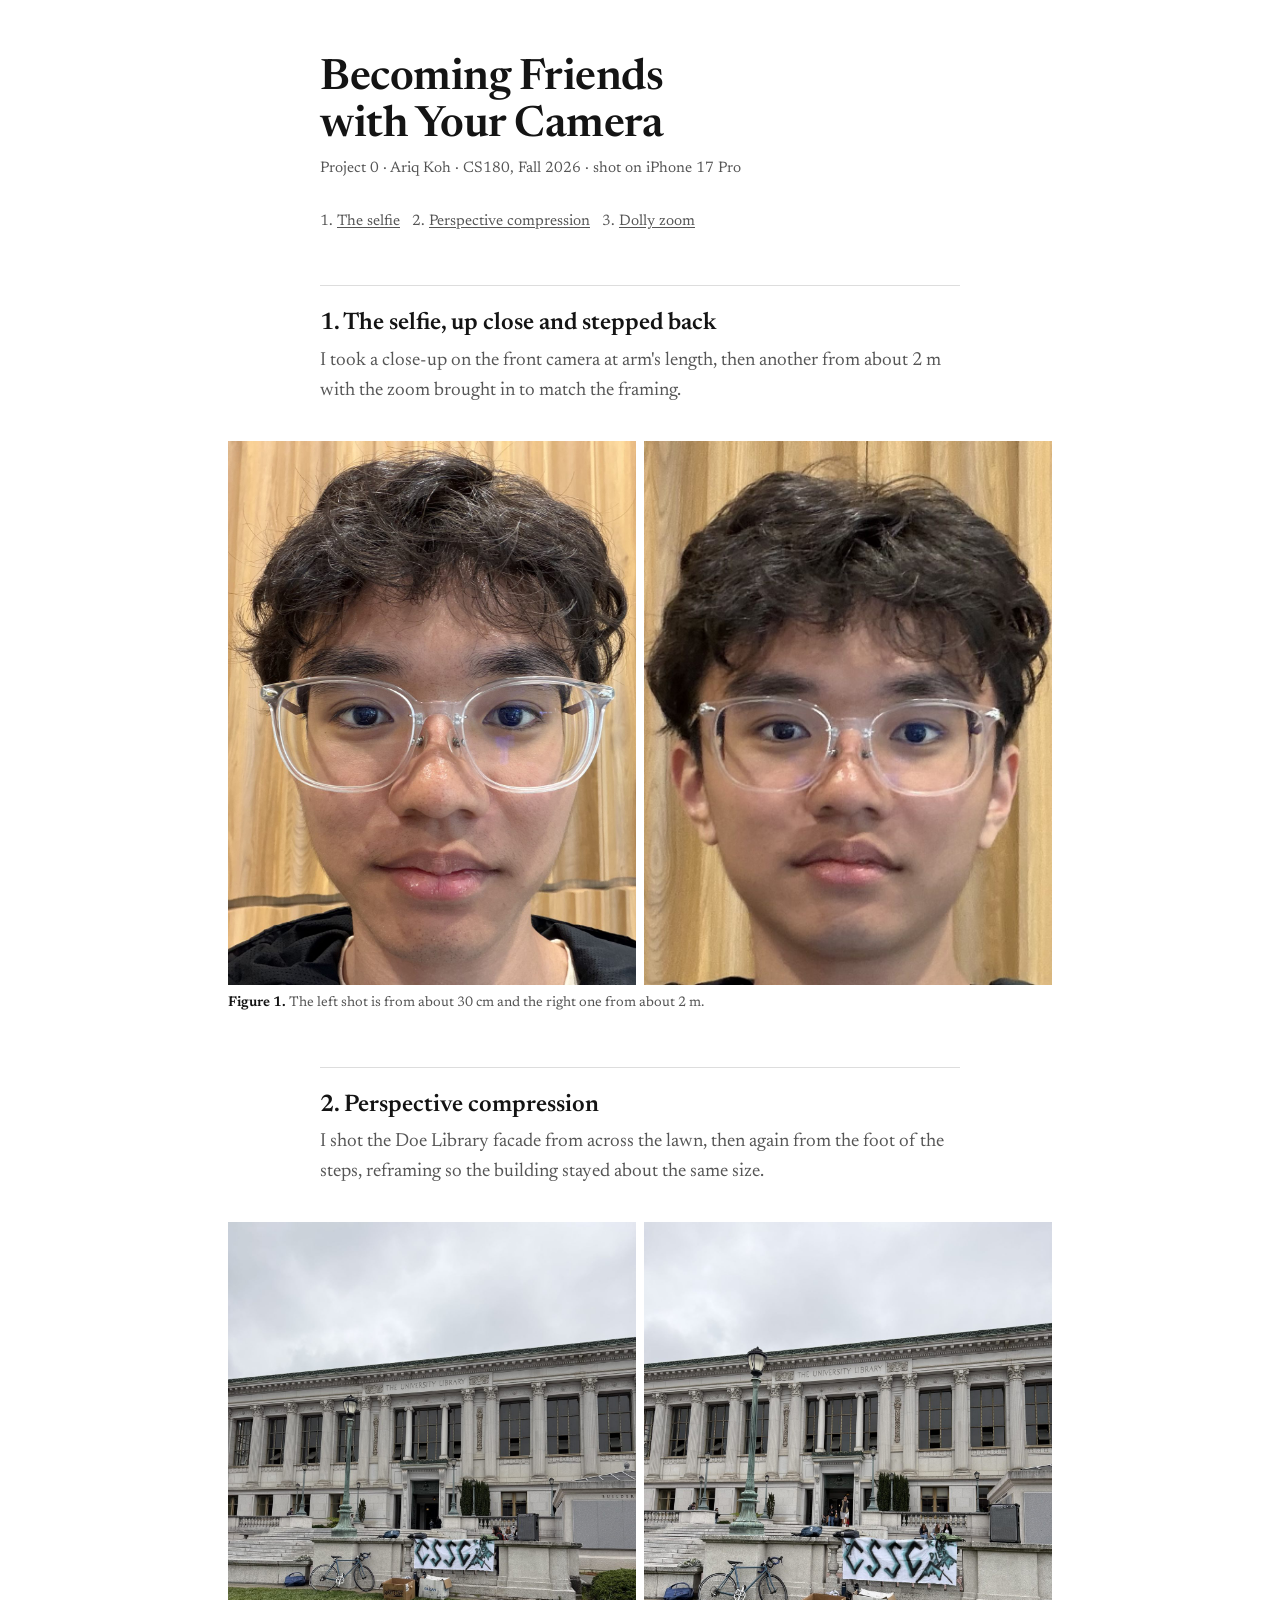
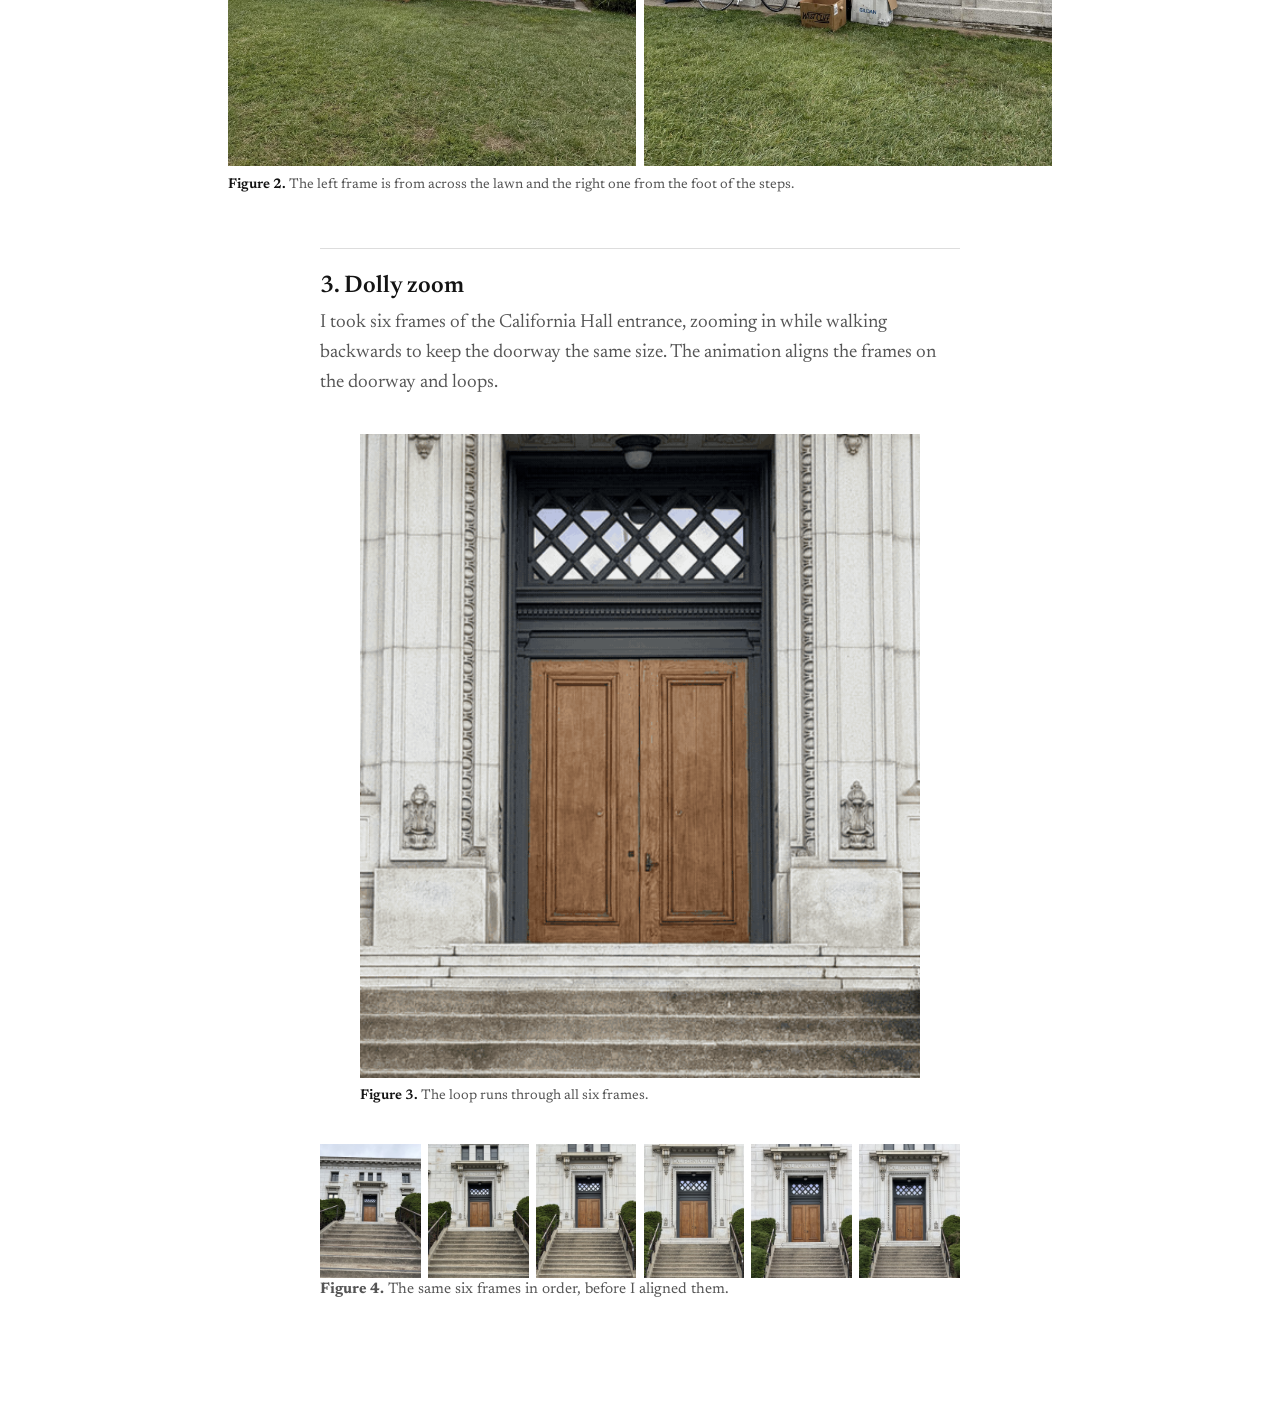
==== proj0/index.html @ f289ff43 "first commit" ====
<!doctype html>
<html lang="en">
<head>
<meta charset="utf-8">
<meta name="viewport" content="width=device-width, initial-scale=1">
<title>Project 0: Becoming Friends with Your Camera</title>
<meta name="description" content="CS180 Project 0: three camera exercises on perspective, focal length and the center of projection.">
<link rel="preconnect" href="https://fonts.googleapis.com">
<link rel="preconnect" href="https://fonts.gstatic.com" crossorigin>
<link rel="stylesheet" href="https://fonts.googleapis.com/css2?family=Newsreader:ital,opsz,wght@0,6..72,400;0,6..72,600;1,6..72,400&display=swap">
<link rel="stylesheet" href="../styles.css">
</head>
<body>
<main class="doc">

  <h1>Becoming Friends with Your Camera</h1>
  <p class="sub">Project 0 · Ariq Koh · CS180, Fall 2026 · shot on iPhone 17 Pro</p>

  <p class="toc">
    <span class="nb">1. <a href="#s1">The selfie</a></span> &nbsp;
    <span class="nb">2. <a href="#s2">Perspective compression</a></span> &nbsp;
    <span class="nb">3. <a href="#s3">Dolly zoom</a></span>
  </p>


  <h2 id="s1">1. The selfie, up close and stepped back</h2>
  <p class="setup">
    I took a close-up on the front camera at arm's length, then another from
    about 2 m with the zoom brought in to match the framing.
  </p>

  <figure>
    <div class="pair">
      <img src="media/part1-closeup.jpg" width="1200" height="1600" loading="lazy"
           alt="Selfie taken at arm's length, about 30 cm from the face">
      <img src="media/part1-stepback.jpg" width="885" height="1180" loading="lazy"
           alt="Selfie taken from about 2 m away and zoomed in to match the framing">
    </div>
    <figcaption>
      <b>Figure 1.</b> The left shot is from about 30 cm and the right one from
      about 2 m.
    </figcaption>
  </figure>


  <h2 id="s2">2. Perspective compression</h2>
  <p class="setup">
    I shot the Doe Library facade from across the lawn, then again from the foot
    of the steps, reframing so the building stayed about the same size.
  </p>

  <figure>
    <div class="pair">
      <img src="media/part2-far.jpg" width="1350" height="1800" loading="lazy"
           alt="Doe Library photographed from across the lawn">
      <img src="media/part2-near.jpg" width="1350" height="1800" loading="lazy"
           alt="Doe Library photographed from the foot of the steps">
    </div>
    <figcaption>
      <b>Figure 2.</b> The left frame is from across the lawn and the right one
      from the foot of the steps.
    </figcaption>
  </figure>


  <h2 id="s3">3. Dolly zoom</h2>
  <p class="setup">
    I took six frames of the California Hall entrance, zooming in while walking
    backwards to keep the doorway the same size. The animation aligns the frames
    on the doorway and loops.
  </p>

  <figure class="gif">
    <img src="media/part3-dollyzoom.gif" width="500" height="575"
         alt="Animated dolly zoom in which the California Hall doorway stays fixed while the surrounding stonework expands and contracts">
    <figcaption><b>Figure 3.</b> The loop runs through all six frames.</figcaption>
  </figure>

  <div class="stills">
    <figure><img src="media/part3-01.jpg" width="1050" height="1400" loading="lazy" alt="Dolly zoom source frame 1"></figure>
    <figure><img src="media/part3-02.jpg" width="1050" height="1400" loading="lazy" alt="Dolly zoom source frame 2"></figure>
    <figure><img src="media/part3-03.jpg" width="1050" height="1400" loading="lazy" alt="Dolly zoom source frame 3"></figure>
    <figure><img src="media/part3-04.jpg" width="1050" height="1400" loading="lazy" alt="Dolly zoom source frame 4"></figure>
    <figure><img src="media/part3-05.jpg" width="1050" height="1400" loading="lazy" alt="Dolly zoom source frame 5"></figure>
    <figure><img src="media/part3-06.jpg" width="1050" height="1400" loading="lazy" alt="Dolly zoom source frame 6"></figure>
  </div>
  <p class="sub" style="max-width:40rem"><b>Figure 4.</b> The same six frames in order, before I aligned them.</p>

</main>
</body>
</html>
---- styles.css ----
/* CS180 coursework — plain document. Newsreader, black on white, no chrome. */

*, *::before, *::after { box-sizing: border-box; }
html { -webkit-text-size-adjust: 100%; }

body {
  margin: 0;
  background: #fff;
  color: #141414;
  font-family: "Newsreader", Charter, Cambria, Georgia, "Times New Roman", serif;
  font-optical-sizing: auto;
  font-size: 19px;
  line-height: 1.58;
}

.doc {
  max-width: 54rem;
  margin: 0 auto;
  padding: 3.5rem 1.25rem 6rem;
}
.doc > *        { max-width: 40rem; margin-inline: auto; }
.doc > figure   { max-width: 54rem; }
.doc > .gif     { max-width: 560px; }

h1 {
  font-size: clamp(2.1rem, 6vw, 2.7rem);
  font-weight: 600;
  line-height: 1.08;
  letter-spacing: -0.011em;
  text-wrap: balance;
  margin: 0 0 .5rem;
}
h2 {
  font-size: 1.5rem;
  font-weight: 600;
  line-height: 1.15;
  text-wrap: balance;
  margin: 3.2rem 0 .4rem;
  padding-top: 1.5rem;
  border-top: 1px solid #ddd;
}
p  { margin: 0 0 1rem; }

a { color: inherit; text-decoration: underline; text-underline-offset: 2px; }
a:hover { text-decoration-thickness: 2px; }

.sub   { color: #555; font-size: .95rem; margin-block: 0 1.8rem; }
.toc   { color: #555; font-size: .95rem; margin-block: 1.8rem 0; }
.toc .nb { white-space: nowrap; }
.setup { color: #555; margin-block: .5rem 1.3rem; }

figure { margin: 2.2rem auto; }
figure img { display: block; width: 100%; height: auto; }
.pair { display: grid; grid-template-columns: 1fr 1fr; gap: .55rem; }
figcaption { font-size: .87rem; color: #555; margin-top: .55rem; }
figcaption b { color: #141414; font-weight: 600; }

.stills { display: grid; grid-template-columns: repeat(6, 1fr); gap: .45rem; margin: 1.7rem auto 0; }
.stills figure { margin: 0; }

.projlist { list-style: none; padding: 0; margin-block: 1.6rem 0; }
.projlist li { margin: 0 0 1.15rem; }

@media (max-width: 640px) {
  body { font-size: 18px; }
  .pair   { grid-template-columns: 1fr; }
  .stills { grid-template-columns: repeat(3, 1fr); }
}

@media print {
  body { font-size: 11pt; color: #000; }
  .doc { padding: 0; }
  h2 { border-color: #999; }
  a { color: #000; }
  figure, .pair { break-inside: avoid; }
}
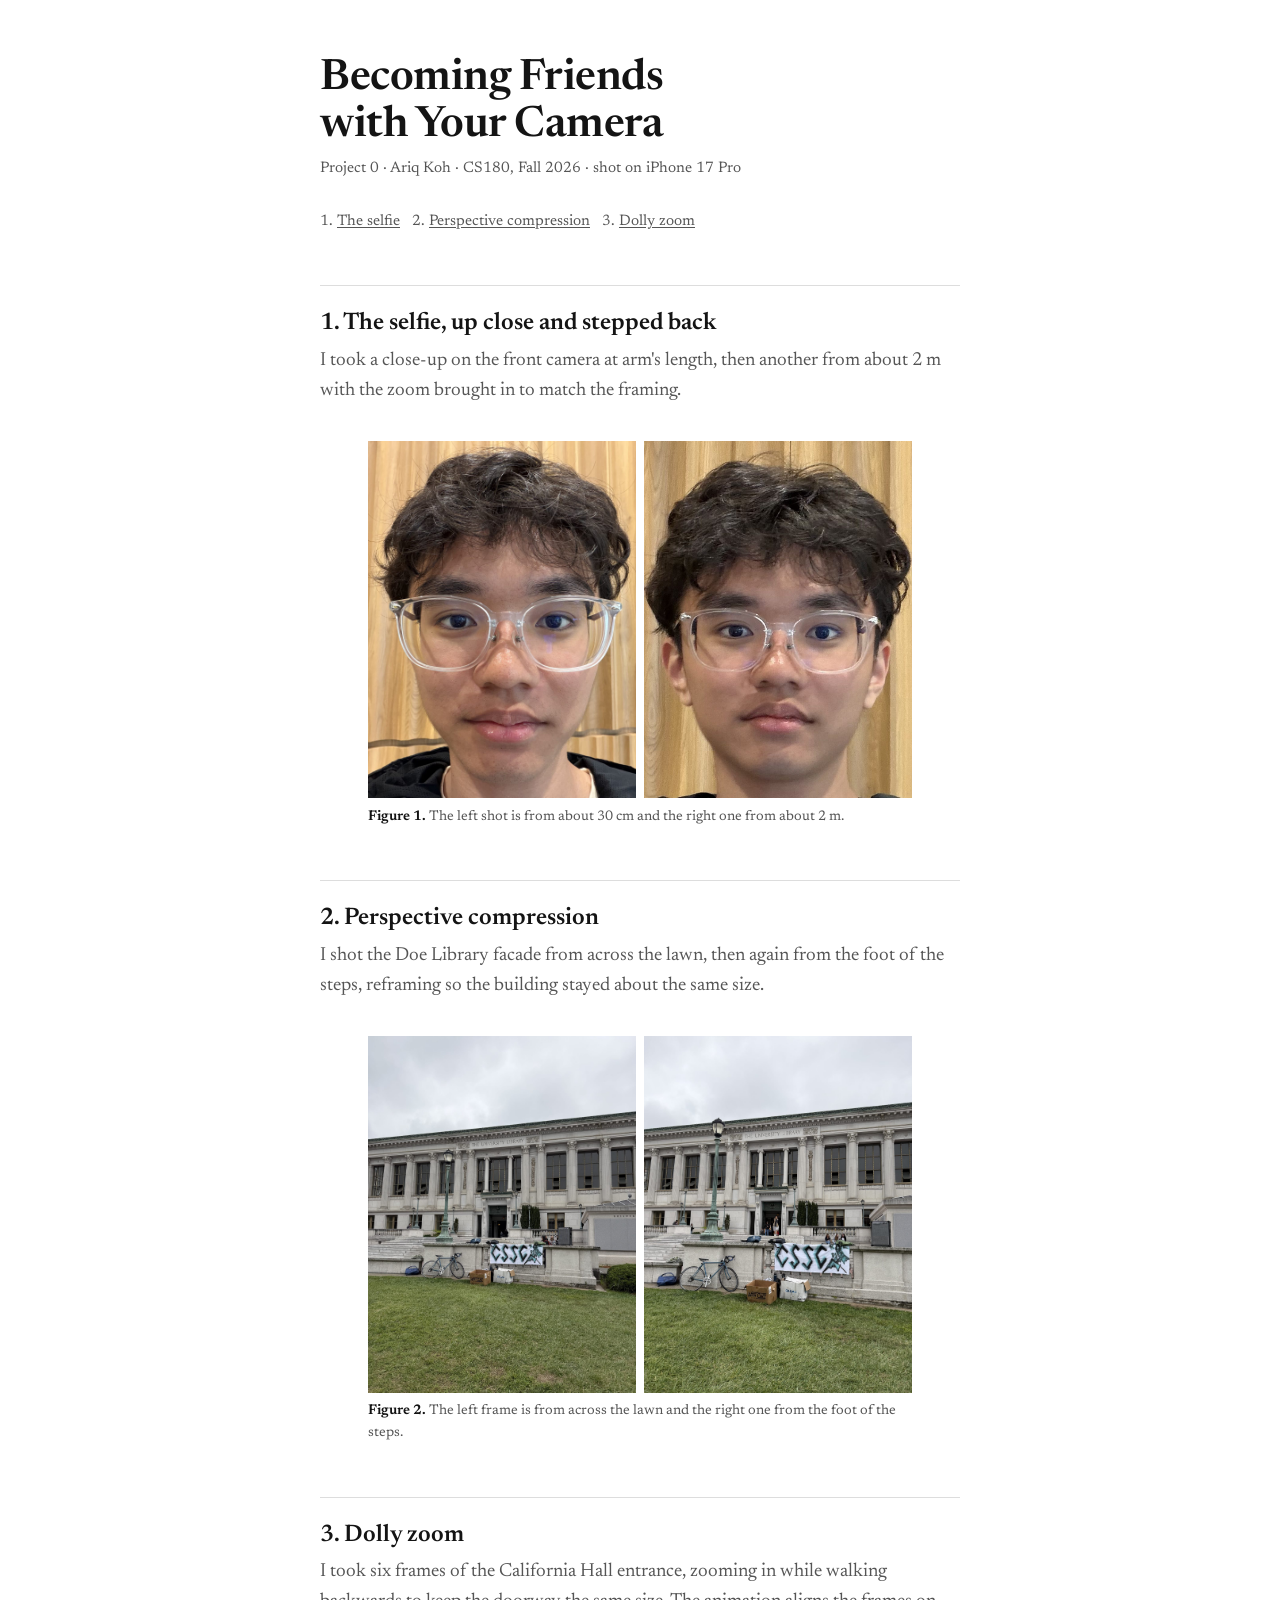
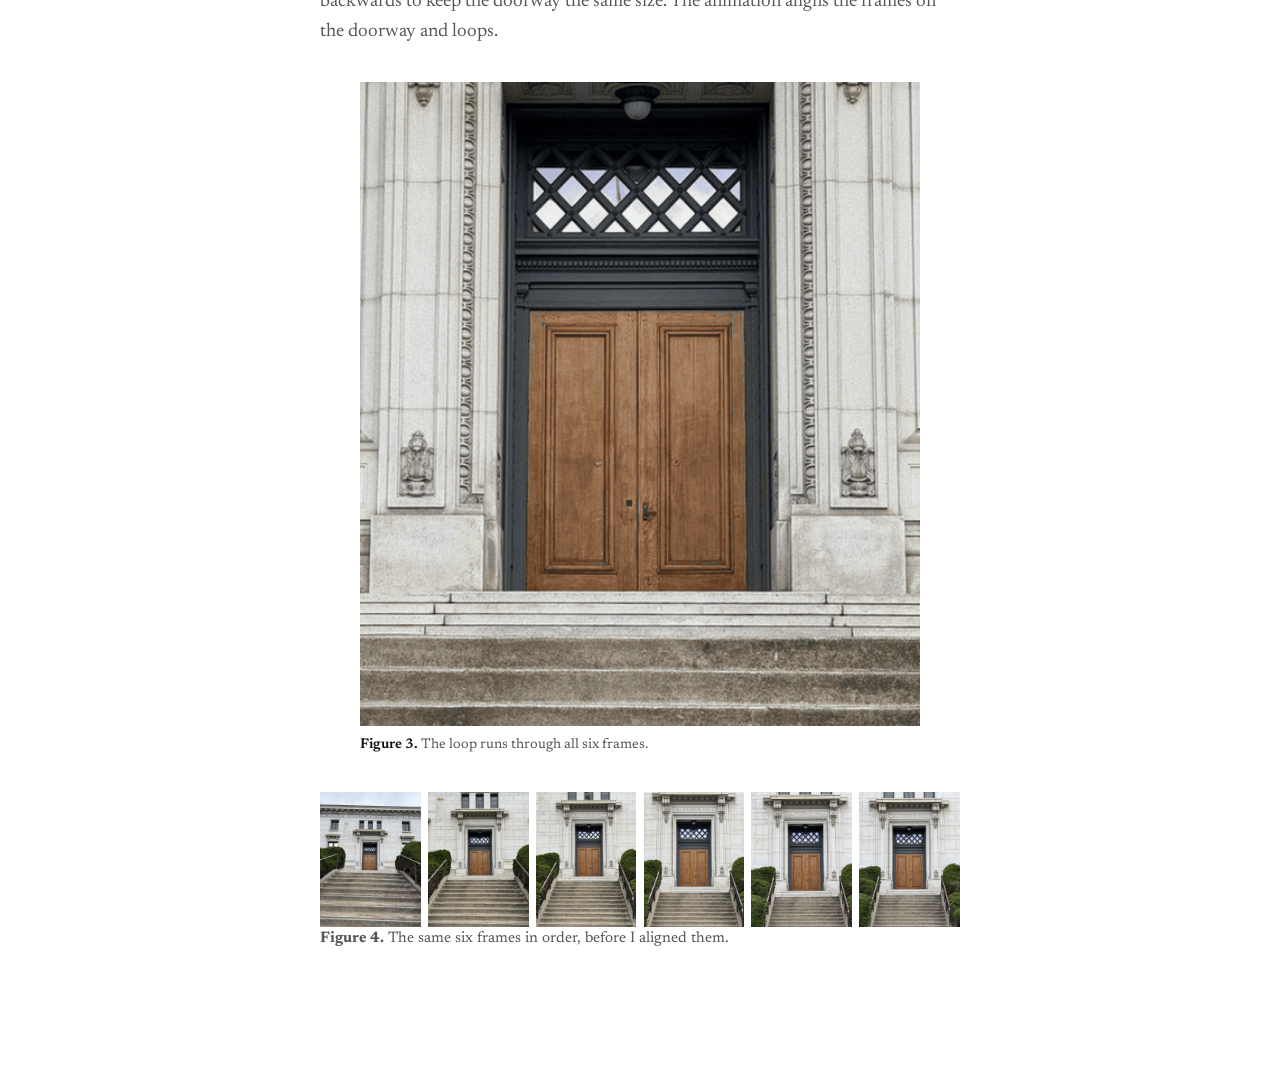
==== commit ec7d3622: "smaller pics" ====
--- a/proj0/index.html
+++ b/proj0/index.html
@@ -29,7 +29,7 @@
     about 2 m with the zoom brought in to match the framing.
   </p>
 
-  <figure>
+  <figure class="narrow">
     <div class="pair">
       <img src="media/part1-closeup.jpg" width="1200" height="1600" loading="lazy"
            alt="Selfie taken at arm's length, about 30 cm from the face">
@@ -49,7 +49,7 @@
     of the steps, reframing so the building stayed about the same size.
   </p>
 
-  <figure>
+  <figure class="narrow">
     <div class="pair">
       <img src="media/part2-far.jpg" width="1350" height="1800" loading="lazy"
            alt="Doe Library photographed from across the lawn">
--- a/styles.css
+++ b/styles.css
@@ -20,6 +20,7 @@
 }
 .doc > *        { max-width: 40rem; margin-inline: auto; }
 .doc > figure   { max-width: 54rem; }
+.doc > figure.narrow { max-width: 34rem; }
 .doc > .gif     { max-width: 560px; }
 
 h1 {
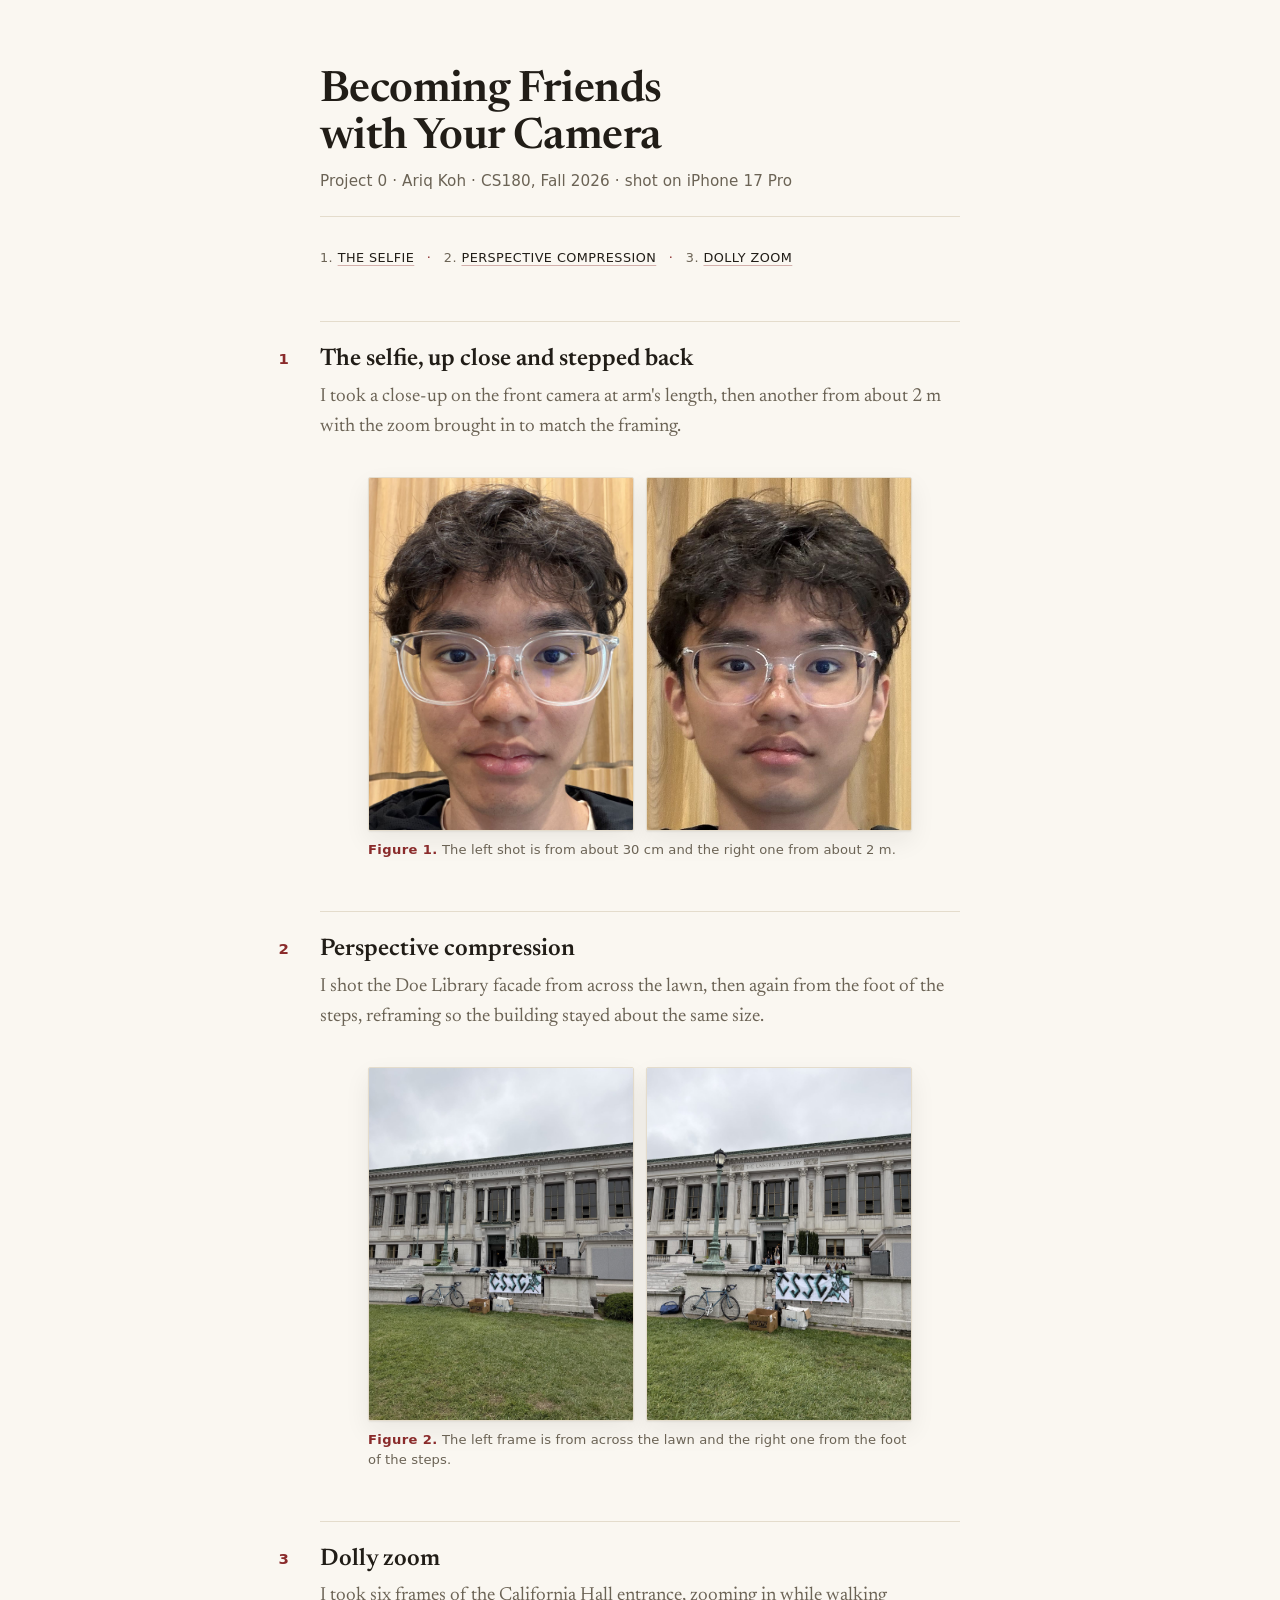
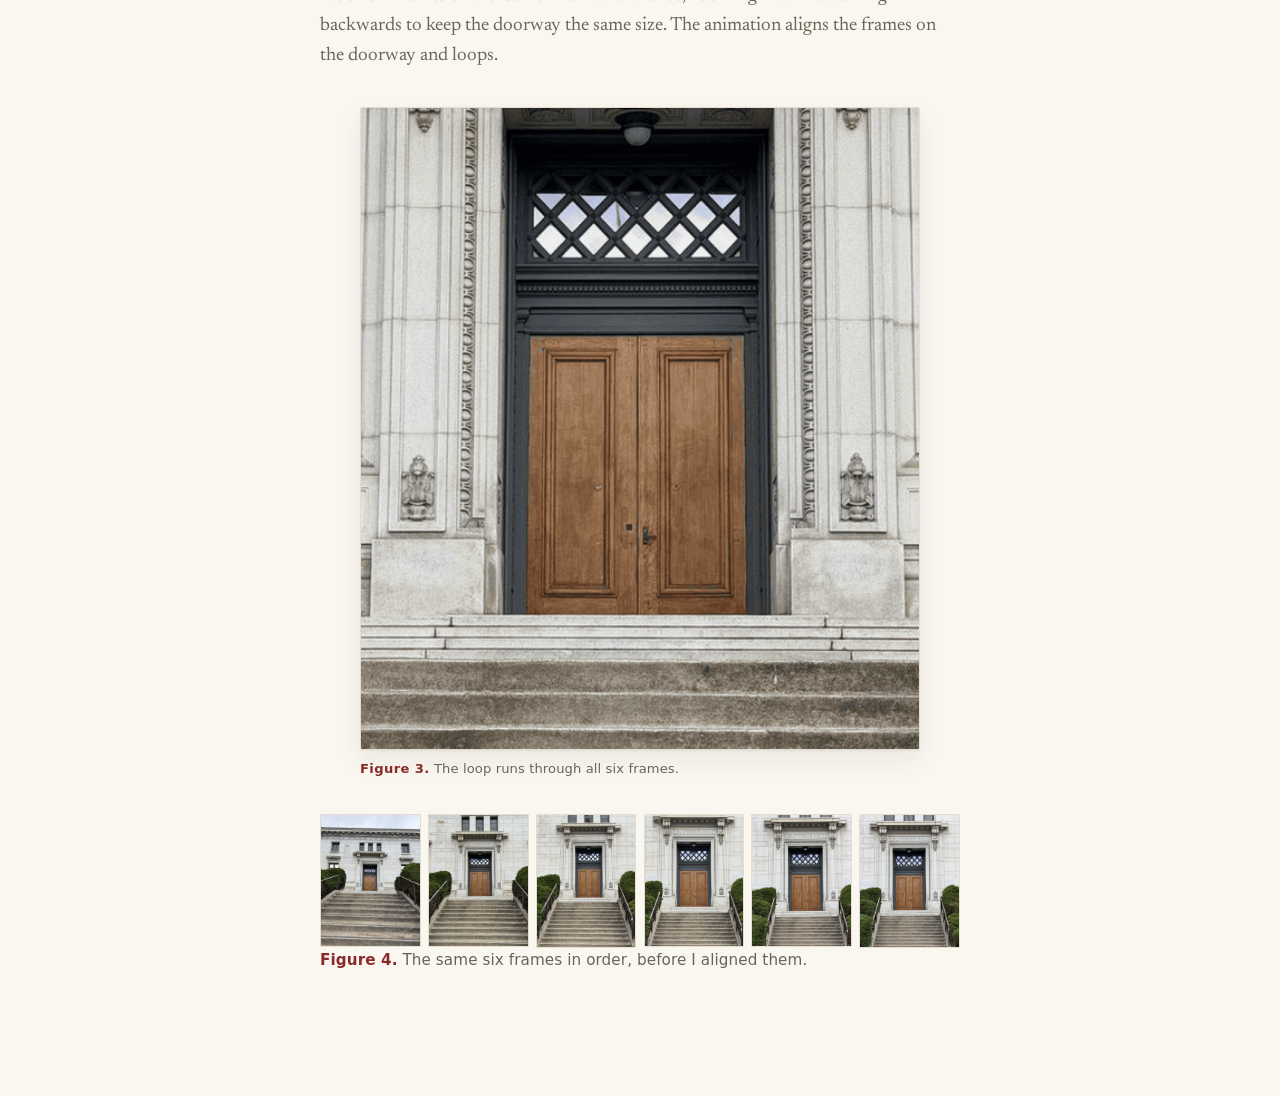
==== commit 19f410b7: "style2" ====
--- a/proj0/index.html
+++ b/proj0/index.html
@@ -9,6 +9,7 @@
 <link rel="preconnect" href="https://fonts.gstatic.com" crossorigin>
 <link rel="stylesheet" href="https://fonts.googleapis.com/css2?family=Newsreader:ital,opsz,wght@0,6..72,400;0,6..72,600;1,6..72,400&display=swap">
 <link rel="stylesheet" href="../styles.css">
+<link rel="stylesheet" href="editorial.css">
 </head>
 <body>
 <main class="doc">
@@ -17,13 +18,15 @@
   <p class="sub">Project 0 · Ariq Koh · CS180, Fall 2026 · shot on iPhone 17 Pro</p>
 
   <p class="toc">
-    <span class="nb">1. <a href="#s1">The selfie</a></span> &nbsp;
-    <span class="nb">2. <a href="#s2">Perspective compression</a></span> &nbsp;
+    <span class="nb">1. <a href="#s1">The selfie</a></span>
+    <span class="sep" aria-hidden="true">·</span>
+    <span class="nb">2. <a href="#s2">Perspective compression</a></span>
+    <span class="sep" aria-hidden="true">·</span>
     <span class="nb">3. <a href="#s3">Dolly zoom</a></span>
   </p>
 
 
-  <h2 id="s1">1. The selfie, up close and stepped back</h2>
+  <h2 id="s1"><span class="secno">1</span> The selfie, up close and stepped back</h2>
   <p class="setup">
     I took a close-up on the front camera at arm's length, then another from
     about 2 m with the zoom brought in to match the framing.
@@ -43,7 +46,7 @@
   </figure>
 
 
-  <h2 id="s2">2. Perspective compression</h2>
+  <h2 id="s2"><span class="secno">2</span> Perspective compression</h2>
   <p class="setup">
     I shot the Doe Library facade from across the lawn, then again from the foot
     of the steps, reframing so the building stayed about the same size.
@@ -63,7 +66,7 @@
   </figure>
 
 
-  <h2 id="s3">3. Dolly zoom</h2>
+  <h2 id="s3"><span class="secno">3</span> Dolly zoom</h2>
   <p class="setup">
     I took six frames of the California Hall entrance, zooming in while walking
     backwards to keep the doorway the same size. The animation aligns the frames
--- a/proj0/editorial.css
+++ b/proj0/editorial.css
@@ -0,0 +1,135 @@
+/* CS180 Project 0 — warm editorial layer over ../styles.css.
+   Loaded after styles.css; overrides colour, paper and type treatment
+   and adds section-number and figure styling. Scoped to this page. */
+
+:root {
+  --paper:     #faf7f1;
+  --ink:       #211d17;
+  --ink-soft:  #6b6355;
+  --rule:      #e4dccc;
+  --accent:    #8a2b2b;
+  --accent-dk: #6f2020;
+  --sans: ui-sans-serif, system-ui, -apple-system, "Segoe UI", Roboto,
+          "Helvetica Neue", Arial, sans-serif;
+}
+
+body {
+  background: var(--paper);
+  color: var(--ink);
+}
+
+.doc { padding-top: 4.25rem; }
+
+/* --- headings ----------------------------------------------------- */
+
+h1 { letter-spacing: -0.014em; }
+
+h2 {
+  position: relative;
+  border-top-color: var(--rule);
+}
+
+/* leading number, wrapped in <span class="secno"> in the markup */
+.secno {
+  font-family: var(--sans);
+  font-weight: 600;
+  font-size: .78em;
+  letter-spacing: .02em;
+  color: var(--accent);
+}
+.secno::after { content: "."; }
+
+@media (min-width: 56rem) {
+  /* hang the number in the left margin on wide screens */
+  .secno {
+    position: absolute;
+    left: -2.6rem;
+    top: 1.9rem;
+    font-size: .62em;
+    line-height: 1;
+  }
+  .secno::after { content: none; }
+}
+
+/* --- metadata, toc, setup --------------------------------------- */
+
+.sub {
+  font-family: var(--sans);
+  letter-spacing: .006em;
+  color: var(--ink-soft);
+}
+
+h1 + .sub {
+  padding-bottom: 1.4rem;
+  border-bottom: 1px solid var(--rule);
+}
+
+.toc {
+  font-family: var(--sans);
+  font-size: .8rem;
+  line-height: 1.9;
+  letter-spacing: .035em;
+  text-transform: uppercase;
+  color: var(--ink-soft);
+}
+.toc a        { color: var(--ink); }
+.toc a:hover  { color: var(--accent); }
+.toc .sep     { margin: 0 .5rem; color: var(--accent); }
+
+.setup { color: var(--ink-soft); }
+
+/* --- links ------------------------------------------------------- */
+
+a {
+  color: var(--accent);
+  text-decoration-color: rgba(138, 43, 43, .35);
+  text-underline-offset: 3px;
+}
+a:hover {
+  color: var(--accent-dk);
+  text-decoration-color: currentColor;
+}
+
+::selection { background: rgba(138, 43, 43, .18); }
+
+/* --- figures --------------------------------------------------- */
+
+.pair { gap: .7rem; }
+
+figure img {
+  border: 1px solid var(--rule);
+  border-radius: 2px;
+  box-shadow: 0 1px 2px rgba(33, 29, 23, .06),
+              0 10px 26px rgba(33, 29, 23, .07);
+}
+
+/* the six-frame contact sheet stays flat and tight */
+.stills figure img {
+  border-radius: 1px;
+  box-shadow: none;
+}
+
+figcaption {
+  font-family: var(--sans);
+  font-size: .82rem;
+  letter-spacing: .008em;
+  line-height: 1.5;
+  color: var(--ink-soft);
+}
+figcaption b {
+  font-weight: 600;
+  letter-spacing: .03em;
+  color: var(--accent);
+}
+.stills + .sub b { color: var(--accent); }
+
+/* --- print ---------------------------------------------------- */
+
+@media print {
+  body { background: #fff; color: #000; }
+  a, .toc a, figcaption b, .secno { color: #000; }
+  figure img { border-color: #999; box-shadow: none; }
+  h1 + .sub { border-color: #999; }
+  .secno { position: static; font-size: .78em; }
+  .secno::after { content: "."; }
+}
